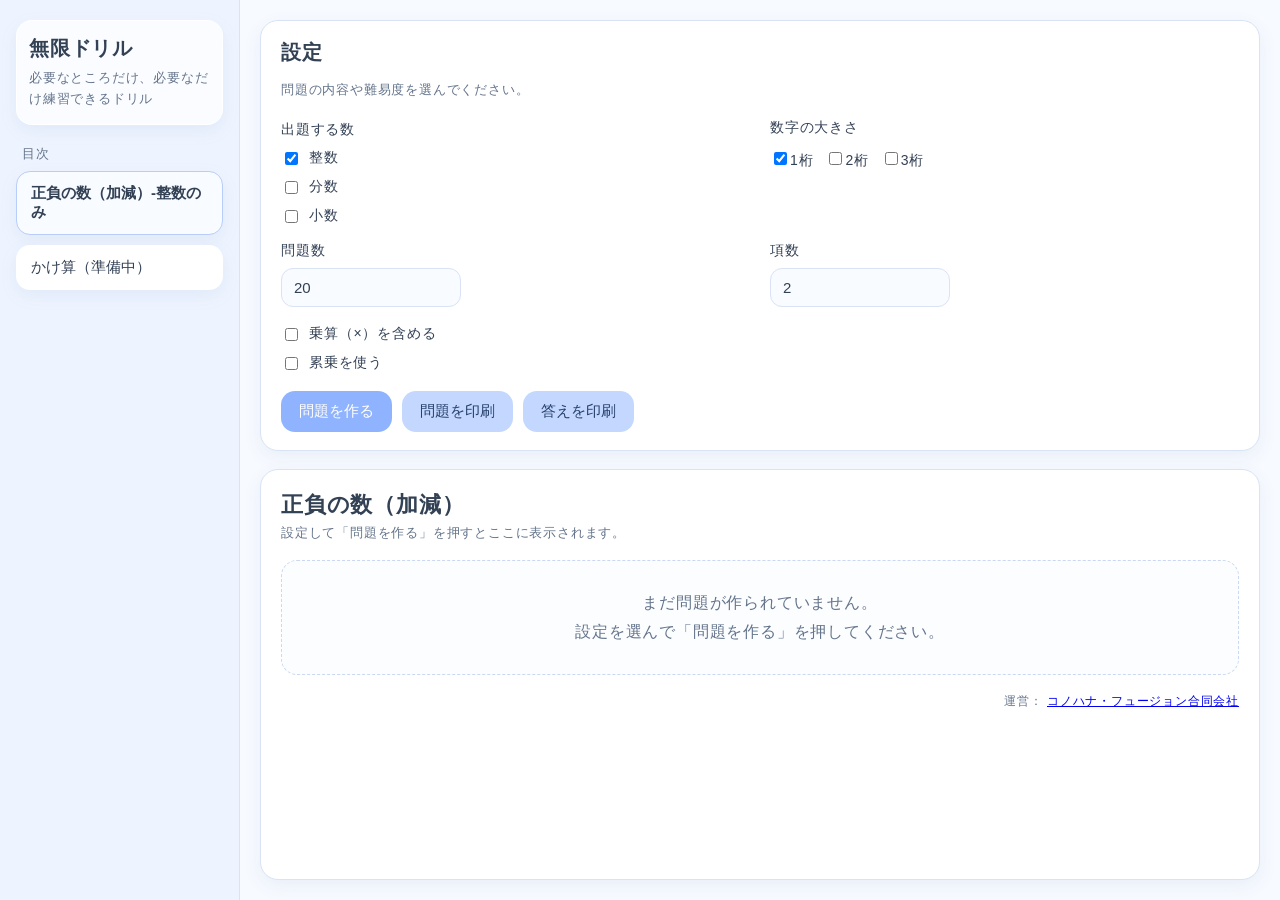
==== fraction.html @ 61204081 "初コミット" ====
<!DOCTYPE html>
<html lang="ja">
<head>
  <meta charset="UTF-8" />
  <meta name="viewport" content="width=device-width, initial-scale=1.0" />
  <title>無限ドリル</title>
  <link rel="stylesheet" href="css/style.css" />
</head>
<body>
  <div class="app">

    <!-- サイドバー -->
    <aside class="sidebar">
      <div class="brand">
        <h1 class="brand-title">無限ドリル</h1>
        <p class="brand-sub">必要なところだけ、必要なだけ練習できるドリル</p>
      </div>

      <div class="menu-title">目次</div>
      <div class="menu-list">
        <button class="menu-button active" data-mode="plusminus">正負の数（加減）-整数のみ</button>
        <button class="menu-button" data-mode="multiply">かけ算（準備中）</button>
      </div>
    </aside>

    <!-- メイン -->
    <main class="content">

      <!-- 設定 -->
      <section class="panel settings-panel">
        <h2 class="panel-title">設定</h2>
        <p class="panel-subtitle">
          問題の内容や難易度を選んでください。
        </p>

        <div class="settings-grid">

          <!-- 数の種類（NEW） -->
          <div class="field checkbox-group">
            <label class="checkbox-label">出題する数</label>

            <label class="checkbox-label">
              <input type="checkbox" name="numberType" value="int" checked />
              整数
            </label>

            <label class="checkbox-label">
              <input type="checkbox" name="numberType" value="fraction" />
              分数
            </label>

            <label class="checkbox-label">
              <input type="checkbox" name="numberType" value="decimal" />
              小数
            </label>
          </div>

          <!-- 桁数 -->
          <div class="field">
            <label>数字の大きさ</label>
            <div class="inline-checkbox-group">
              <label><input type="checkbox" name="digit" value="1" checked />1桁</label>
              <label><input type="checkbox" name="digit" value="2" />2桁</label>
              <label><input type="checkbox" name="digit" value="3" />3桁</label>
            </div>
          </div>

          <!-- 問題数 -->
          <div class="field">
            <label for="problemCount">問題数</label>
            <input id="problemCount" type="number" min="1" max="60" value="20" />
          </div>

          <!-- 項数 -->
          <div class="field">
            <label for="termCount">項数</label>
            <input id="termCount" type="number" min="2" max="6" value="2" />
          </div>

          <!-- 計算オプション -->
          <div class="field checkbox-group">
            <label class="checkbox-label">
              <input id="useMultiply" type="checkbox" />
              乗算（×）を含める
            </label>

            <label class="checkbox-label">
              <input id="usePower" type="checkbox" />
              累乗を使う
            </label>

            <div id="powerOptions" class="power-options">
              <label class="power-label">
                <input type="checkbox" name="power" value="2" checked />
                2乗
              </label>
              <label class="power-label">
                <input type="checkbox" name="power" value="3" />
                3乗
              </label>
              <label class="power-label">
                <input type="checkbox" name="power" value="4" />
                4乗
              </label>
            </div>
          </div>

        </div>

        <!-- ボタン -->
        <div class="actions">
          <button class="action-button" id="generateButton">問題を作る</button>
          <button class="action-button secondary" id="printQuestionButton">問題を印刷</button>
          <button class="action-button secondary" id="printAnswerButton">答えを印刷</button>
        </div>
      </section>

      <!-- 問題表示 -->
      <section class="panel problems-panel">
        <div class="problem-header">
          <div class="problem-title-wrap">
            <h2 class="problem-title" id="sheetTitle">正負の数（加減）</h2>
            <div class="problem-note" id="sheetNote">
              設定して「問題を作る」を押すとここに表示されます。
            </div>
          </div>
        </div>

        <div id="sheet" class="sheet"></div>

        <div id="emptyState" class="empty-state">
          まだ問題が作られていません。<br />
          設定を選んで「問題を作る」を押してください。
        </div>

        <div class="footer-credit">
          運営：
          <a href="https://konohana-fusion.jp/" target="_blank">
            コノハナ・フュージョン合同会社
          </a>
        </div>
      </section>

    </main>
  </div>

  <!-- JS -->
  <script src="js/utils.js"></script>
  <script src="js/generator.js"></script>
  <script src="js/generatorFraction.js"></script>
  <script src="js/printer.js"></script>
  <script src="js/app.js"></script>

</body>
</html>
---- css/style.css ----
:root {
      --bg: #f7faff;
      --panel: #ffffff;
      --menu-bg: #eef4ff;
      --line: #d9e3f5;
      --text: #334155;
      --subtext: #64748b;
      --primary: #8fb3ff;
      --primary-hover: #7aa2f8;
      --soft: #f8fbff;
      --success: #5bb98c;
      --danger: #d97b7b;
      --shadow: 0 6px 18px rgba(80, 110, 170, 0.08);
      --radius: 18px;
    }

    * {
      box-sizing: border-box;
    }

    html,
    body {
      margin: 0;
      padding: 0;
      background: var(--bg);
      color: var(--text);
      font-family: "M PLUS Rounded 1c", "Hiragino Maru Gothic ProN", sans-serif;
      font-weight: 400;
      letter-spacing: 0.05em;
      height: 100%;
    }

    body {
      min-height: 100vh;
    }

    .app {
      display: grid;
      grid-template-columns: 240px 1fr;
      min-height: 100vh;
    }

    .sidebar {
      background: var(--menu-bg);
      border-right: 1px solid var(--line);
      padding: 20px 16px;
    }

    .brand {
      margin-bottom: 20px;
      padding: 14px 12px;
      background: rgba(255, 255, 255, 0.7);
      border: 1px solid rgba(255, 255, 255, 0.9);
      border-radius: 16px;
      box-shadow: var(--shadow);
    }

    .brand-title {
      font-size: 20px;
      font-weight: 700;
      margin: 0 0 6px;
    }

    .brand-sub {
      font-size: 13px;
      color: var(--subtext);
      margin: 0;
      line-height: 1.6;
    }

    .menu-title {
      font-size: 13px;
      color: var(--subtext);
      margin: 20px 6px 8px;
    }

    .menu-list {
      display: grid;
      gap: 10px;
    }

    .menu-button {
      width: 100%;
      border: 1px solid transparent;
      border-radius: 14px;
      background: #fff;
      color: var(--text);
      padding: 12px 14px;
      text-align: left;
      font-size: 15px;
      cursor: pointer;
      box-shadow: var(--shadow);
      transition: 0.2s ease;
    }

    .menu-button:hover {
      background: #fdfefe;
      transform: translateY(-1px);
    }

    .menu-button.active {
      border-color: #b9cdfb;
      background: #f8fbff;
      font-weight: 700;
    }

    .content {
      display: grid;
      grid-template-rows: auto 1fr;
      gap: 18px;
      padding: 20px;
    }

    .panel {
      background: var(--panel);
      border: 1px solid var(--line);
      border-radius: var(--radius);
      box-shadow: var(--shadow);
    }

    .settings-panel {
      padding: 18px 20px;
    }

    .panel-title {
      margin: 0 0 14px;
      font-size: 20px;
      font-weight: 700;
    }

    .panel-subtitle {
      margin: 0 0 18px;
      font-size: 13px;
      color: var(--subtext);
      line-height: 1.6;
    }

    .settings-grid {
      display: grid;
      grid-template-columns: repeat(2, minmax(220px, 1fr));
      gap: 16px 20px;
      align-items: start;
    }

    .inline-checkbox-group {
      display: flex;
      gap: 12px;
      margin-top: 4px;
    }

    .field {
      display: grid;
      gap: 8px;
    }

    .field label,
    .checkbox-label,
    .power-label {
      font-size: 14px;
    }

    .field input[type="number"],
    .field select {
      width: 100%;
      max-width: 180px;
      border: 1px solid var(--line);
      border-radius: 12px;
      background: var(--soft);
      color: var(--text);
      padding: 10px 12px;
      font-size: 15px;
      outline: none;
    }

    .field input[type="number"]:focus,
    .field select:focus {
      border-color: #a8c2ff;
      background: #fff;
    }

    .checkbox-group {
      display: grid;
      gap: 10px;
      padding-top: 2px;
    }

    .checkbox-label {
      display: flex;
      align-items: center;
      gap: 8px;
      color: var(--text);
      cursor: pointer;
      user-select: none;
    }

    .power-options {
      display: none;
      margin-top: 8px;
      padding: 12px;
      border: 1px dashed #c6d5f7;
      border-radius: 14px;
      background: #fbfdff;
      gap: 8px;
    }

    .power-options.visible {
      display: grid;
    }

    .power-label {
      display: flex;
      align-items: center;
      gap: 8px;
      color: var(--text);
      cursor: pointer;
      user-select: none;
    }

    .actions {
      display: flex;
      flex-wrap: wrap;
      gap: 10px;
      margin-top: 18px;
    }

    .action-button {
      border: none;
      border-radius: 14px;
      background: var(--primary);
      color: #fff;
      padding: 11px 18px;
      font-size: 15px;
      cursor: pointer;
      transition: 0.2s ease;
    }

    .action-button:hover {
      background: var(--primary-hover);
      transform: translateY(-1px);
    }

    .action-button.secondary {
      background: #c3d7ff;
      color: #27406b;
    }

    .action-button.secondary:hover {
      background: #b2cbff;
    }

    .problems-panel {
      padding: 20px;
      overflow: auto;
    }

    .problem-header {
      display: flex;
      flex-wrap: wrap;
      align-items: end;
      justify-content: space-between;
      gap: 12px;
      margin-bottom: 18px;
    }

    .problem-title-wrap {
      display: grid;
      gap: 4px;
    }

    .problem-title {
      margin: 0;
      font-size: 22px;
      font-weight: 700;
    }

    .problem-note {
      font-size: 13px;
      color: var(--subtext);
    }

    .sheet {
      display: grid;
      grid-template-columns: repeat(2, minmax(260px, 1fr));
      gap: 16px 28px;
      align-content: start;
    }

    .question-item {
      padding: 12px 14px;
      border: 1px solid #e7eefb;
      border-radius: 14px;
      background: #fcfdff;
      font-size: 22px;
      line-height: 2;
      word-break: break-word;
    }

    .question-number {
      font-weight: 700;
      margin-right: 8px;
      color: #5d78a6;
    }

    .blank {
      display: inline-block;
      min-width: 88px;
      border-bottom: 2px solid #b6c7e8;
      transform: translateY(-2px);
    }

    .empty-state {
      padding: 28px 20px;
      border: 1px dashed #cad8f4;
      border-radius: 16px;
      background: #fbfdff;
      color: var(--subtext);
      line-height: 1.8;
      text-align: center;
    }

    .footer-credit {
      margin-top: 18px;
      font-size: 12px;
      color: var(--subtext);
      text-align: right;
    }    
    
    .fraction {
        display: inline-block;
        text-align: center;
        vertical-align: middle;
        font-size: 1.1em;
      }

      .fraction .num {
        display: block;
        border-bottom: 2px solid #333;
        padding: 0 4px;
      }

      .fraction .den {
        display: block;
        padding: 0 4px;
      }


    @media (max-width: 980px) {
      .app {
        grid-template-columns: 1fr;
      }

      .sidebar {
        border-right: none;
        border-bottom: 1px solid var(--line);
      }

      .content {
        grid-template-rows: auto auto;
      }

      .settings-grid {
        grid-template-columns: 1fr;
      }

      .sheet {
        grid-template-columns: 1fr;
      }
    }

    @media print {
      body {
        background: #fff;
      }

      .app {
        display: block;
      }

      .sidebar,
      .settings-panel,
      .footer-credit {
        display: none !important;
      }

      .content {
        display: block;
        padding: 0;
      }

      .problems-panel {
        border: none;
        box-shadow: none;
        padding: 0;
      }

      .problem-header {
        margin-bottom: 12px;
      }

      .problem-note {
        display: none;
      }

      .sheet {
        grid-template-columns: 1fr 1fr;
        gap: 10px 18px;
      }

      .question-item {
        border: none;
        background: transparent;
        padding: 4px 0;
        border-radius: 0;
        box-shadow: none;
        font-size: 18px;
      }

    }
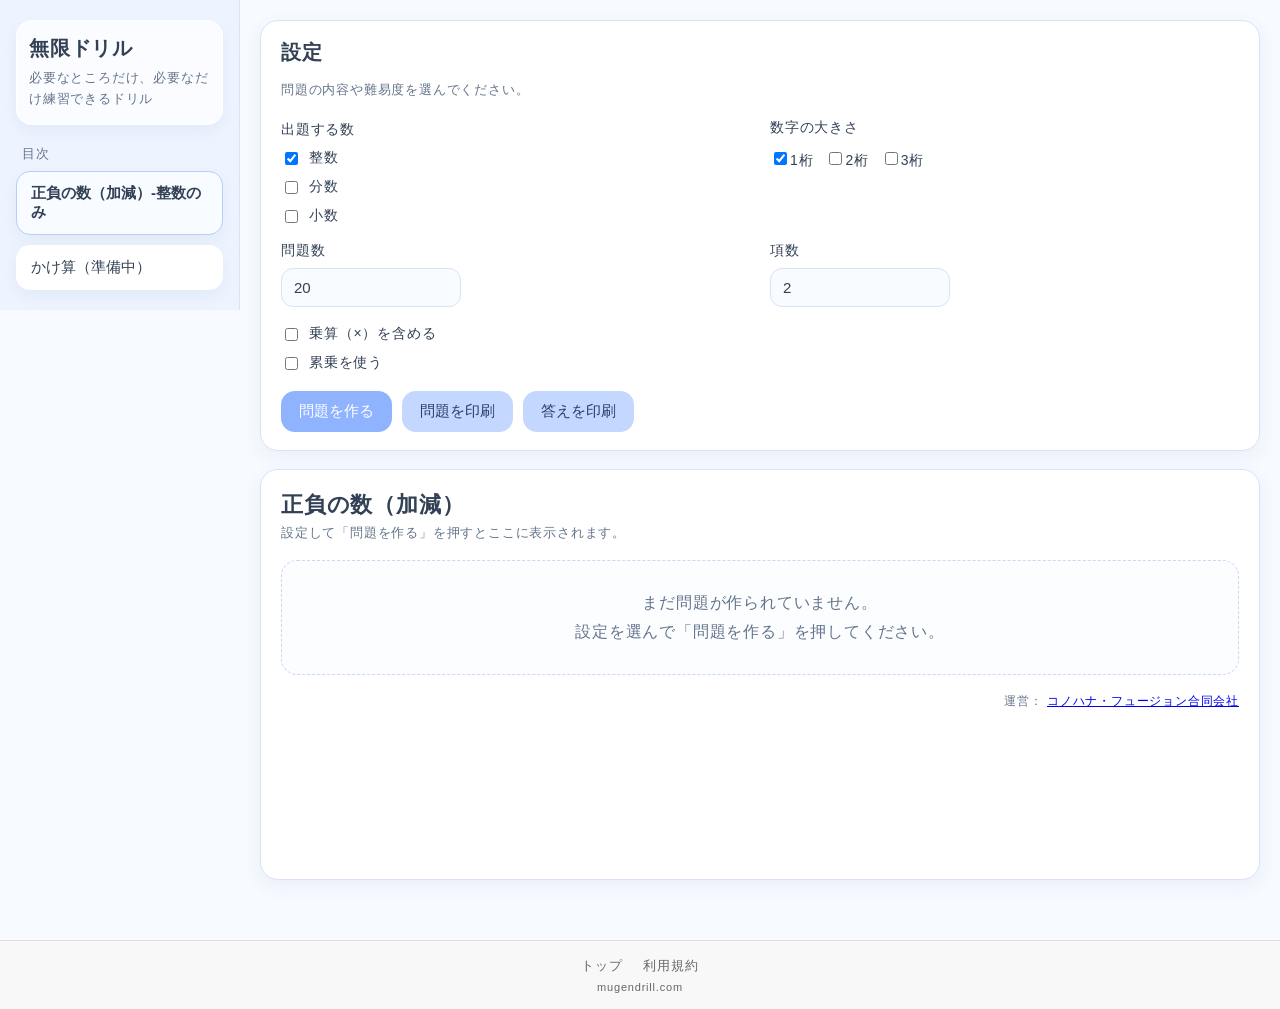
==== commit 12840d23: "仕様規約追加" ====
--- a/fraction.html
+++ b/fraction.html
@@ -1,155 +1,159 @@
-<!DOCTYPE html>
+<!doctype html>
 <html lang="ja">
-<head>
-  <meta charset="UTF-8" />
-  <meta name="viewport" content="width=device-width, initial-scale=1.0" />
-  <title>無限ドリル</title>
-  <link rel="stylesheet" href="css/style.css" />
-</head>
-<body>
-  <div class="app">
+  <head>
+    <meta charset="UTF-8" />
+    <meta name="viewport" content="width=device-width, initial-scale=1.0" />
+    <title>無限ドリル</title>
+    <link rel="stylesheet" href="css/style.css" />
+  </head>
+  <body>
+    <div class="app">
+      <!-- サイドバー -->
+      <div id="sidebar"></div>
 
-    <!-- サイドバー -->
-    <aside class="sidebar">
-      <div class="brand">
-        <h1 class="brand-title">無限ドリル</h1>
-        <p class="brand-sub">必要なところだけ、必要なだけ練習できるドリル</p>
-      </div>
+      <!-- メイン -->
+      <main class="content">
+        <!-- 設定 -->
+        <section class="panel settings-panel">
+          <h2 class="panel-title">設定</h2>
+          <p class="panel-subtitle">問題の内容や難易度を選んでください。</p>
 
-      <div class="menu-title">目次</div>
-      <div class="menu-list">
-        <button class="menu-button active" data-mode="plusminus">正負の数（加減）-整数のみ</button>
-        <button class="menu-button" data-mode="multiply">かけ算（準備中）</button>
-      </div>
-    </aside>
+          <div class="settings-grid">
+            <!-- 数の種類（NEW） -->
+            <div class="field checkbox-group">
+              <label class="checkbox-label">出題する数</label>
 
-    <!-- メイン -->
-    <main class="content">
+              <label class="checkbox-label">
+                <input type="checkbox" name="numberType" value="int" checked />
+                整数
+              </label>
 
-      <!-- 設定 -->
-      <section class="panel settings-panel">
-        <h2 class="panel-title">設定</h2>
-        <p class="panel-subtitle">
-          問題の内容や難易度を選んでください。
-        </p>
+              <label class="checkbox-label">
+                <input type="checkbox" name="numberType" value="fraction" />
+                分数
+              </label>
 
-        <div class="settings-grid">
+              <label class="checkbox-label">
+                <input type="checkbox" name="numberType" value="decimal" />
+                小数
+              </label>
+            </div>
 
-          <!-- 数の種類（NEW） -->
-          <div class="field checkbox-group">
-            <label class="checkbox-label">出題する数</label>
+            <!-- 桁数 -->
+            <div class="field">
+              <label>数字の大きさ</label>
+              <div class="inline-checkbox-group">
+                <label
+                  ><input
+                    type="checkbox"
+                    name="digit"
+                    value="1"
+                    checked
+                  />1桁</label
+                >
+                <label
+                  ><input type="checkbox" name="digit" value="2" />2桁</label
+                >
+                <label
+                  ><input type="checkbox" name="digit" value="3" />3桁</label
+                >
+              </div>
+            </div>
 
-            <label class="checkbox-label">
-              <input type="checkbox" name="numberType" value="int" checked />
-              整数
-            </label>
+            <!-- 問題数 -->
+            <div class="field">
+              <label for="problemCount">問題数</label>
+              <input
+                id="problemCount"
+                type="number"
+                min="1"
+                max="60"
+                value="20"
+              />
+            </div>
 
-            <label class="checkbox-label">
-              <input type="checkbox" name="numberType" value="fraction" />
-              分数
-            </label>
+            <!-- 項数 -->
+            <div class="field">
+              <label for="termCount">項数</label>
+              <input id="termCount" type="number" min="2" max="6" value="2" />
+            </div>
 
-            <label class="checkbox-label">
-              <input type="checkbox" name="numberType" value="decimal" />
-              小数
-            </label>
-          </div>
+            <!-- 計算オプション -->
+            <div class="field checkbox-group">
+              <label class="checkbox-label">
+                <input id="useMultiply" type="checkbox" />
+                乗算（×）を含める
+              </label>
 
-          <!-- 桁数 -->
-          <div class="field">
-            <label>数字の大きさ</label>
-            <div class="inline-checkbox-group">
-              <label><input type="checkbox" name="digit" value="1" checked />1桁</label>
-              <label><input type="checkbox" name="digit" value="2" />2桁</label>
-              <label><input type="checkbox" name="digit" value="3" />3桁</label>
+              <label class="checkbox-label">
+                <input id="usePower" type="checkbox" />
+                累乗を使う
+              </label>
+
+              <div id="powerOptions" class="power-options">
+                <label class="power-label">
+                  <input type="checkbox" name="power" value="2" checked />
+                  2乗
+                </label>
+                <label class="power-label">
+                  <input type="checkbox" name="power" value="3" />
+                  3乗
+                </label>
+                <label class="power-label">
+                  <input type="checkbox" name="power" value="4" />
+                  4乗
+                </label>
+              </div>
             </div>
           </div>
 
-          <!-- 問題数 -->
-          <div class="field">
-            <label for="problemCount">問題数</label>
-            <input id="problemCount" type="number" min="1" max="60" value="20" />
+          <!-- ボタン -->
+          <div class="actions">
+            <button class="action-button" id="generateButton">
+              問題を作る
+            </button>
+            <button class="action-button secondary" id="printQuestionButton">
+              問題を印刷
+            </button>
+            <button class="action-button secondary" id="printAnswerButton">
+              答えを印刷
+            </button>
           </div>
+        </section>
 
-          <!-- 項数 -->
-          <div class="field">
-            <label for="termCount">項数</label>
-            <input id="termCount" type="number" min="2" max="6" value="2" />
-          </div>
-
-          <!-- 計算オプション -->
-          <div class="field checkbox-group">
-            <label class="checkbox-label">
-              <input id="useMultiply" type="checkbox" />
-              乗算（×）を含める
-            </label>
-
-            <label class="checkbox-label">
-              <input id="usePower" type="checkbox" />
-              累乗を使う
-            </label>
-
-            <div id="powerOptions" class="power-options">
-              <label class="power-label">
-                <input type="checkbox" name="power" value="2" checked />
-                2乗
-              </label>
-              <label class="power-label">
-                <input type="checkbox" name="power" value="3" />
-                3乗
-              </label>
-              <label class="power-label">
-                <input type="checkbox" name="power" value="4" />
-                4乗
-              </label>
+        <!-- 問題表示 -->
+        <section class="panel problems-panel">
+          <div class="problem-header">
+            <div class="problem-title-wrap">
+              <h2 class="problem-title" id="sheetTitle">正負の数（加減）</h2>
+              <div class="problem-note" id="sheetNote">
+                設定して「問題を作る」を押すとここに表示されます。
+              </div>
             </div>
           </div>
 
-        </div>
+          <div id="sheet" class="sheet"></div>
 
-        <!-- ボタン -->
-        <div class="actions">
-          <button class="action-button" id="generateButton">問題を作る</button>
-          <button class="action-button secondary" id="printQuestionButton">問題を印刷</button>
-          <button class="action-button secondary" id="printAnswerButton">答えを印刷</button>
-        </div>
-      </section>
+          <div id="emptyState" class="empty-state">
+            まだ問題が作られていません。<br />
+            設定を選んで「問題を作る」を押してください。
+          </div>
 
-      <!-- 問題表示 -->
-      <section class="panel problems-panel">
-        <div class="problem-header">
-          <div class="problem-title-wrap">
-            <h2 class="problem-title" id="sheetTitle">正負の数（加減）</h2>
-            <div class="problem-note" id="sheetNote">
-              設定して「問題を作る」を押すとここに表示されます。
-            </div>
+          <div class="footer-credit">
+            運営：
+            <a href="https://konohana-fusion.jp/" target="_blank">
+              コノハナ・フュージョン合同会社
+            </a>
           </div>
-        </div>
-
-        <div id="sheet" class="sheet"></div>
-
-        <div id="emptyState" class="empty-state">
-          まだ問題が作られていません。<br />
-          設定を選んで「問題を作る」を押してください。
-        </div>
-
-        <div class="footer-credit">
-          運営：
-          <a href="https://konohana-fusion.jp/" target="_blank">
-            コノハナ・フュージョン合同会社
-          </a>
-        </div>
-      </section>
-
-    </main>
-  </div>
-
-  <!-- JS -->
-  <script src="js/utils.js"></script>
-  <script src="js/generator.js"></script>
-  <script src="js/generatorFraction.js"></script>
-  <script src="js/printer.js"></script>
-  <script src="js/app.js"></script>
-
-</body>
-</html>+        </section>
+      </main>
+    </div>
+    <!-- JS -->
+    <script src="js/layout/sidebar.js"></script>
+    <script src="js/layout/footer.js"></script>
+    <script src="js/utils.js"></script>
+    <script src="js/generator.js"></script>
+    <script src="js/printer.js"></script>
+    <script src="js/app.js"></script>
+  </body>
+</html>
--- a/css/style.css
+++ b/css/style.css
@@ -1,419 +1,475 @@
-    :root {
-      --bg: #f7faff;
-      --panel: #ffffff;
-      --menu-bg: #eef4ff;
-      --line: #d9e3f5;
-      --text: #334155;
-      --subtext: #64748b;
-      --primary: #8fb3ff;
-      --primary-hover: #7aa2f8;
-      --soft: #f8fbff;
-      --success: #5bb98c;
-      --danger: #d97b7b;
-      --shadow: 0 6px 18px rgba(80, 110, 170, 0.08);
-      --radius: 18px;
-    }
-
-    * {
-      box-sizing: border-box;
-    }
-
-    html,
-    body {
-      margin: 0;
-      padding: 0;
-      background: var(--bg);
-      color: var(--text);
-      font-family: "M PLUS Rounded 1c", "Hiragino Maru Gothic ProN", sans-serif;
-      font-weight: 400;
-      letter-spacing: 0.05em;
-      height: 100%;
-    }
-
-    body {
-      min-height: 100vh;
-    }
-
-    .app {
-      display: grid;
-      grid-template-columns: 240px 1fr;
-      min-height: 100vh;
-    }
-
-    .sidebar {
-      background: var(--menu-bg);
-      border-right: 1px solid var(--line);
-      padding: 20px 16px;
-    }
-
-    .brand {
-      margin-bottom: 20px;
-      padding: 14px 12px;
-      background: rgba(255, 255, 255, 0.7);
-      border: 1px solid rgba(255, 255, 255, 0.9);
-      border-radius: 16px;
-      box-shadow: var(--shadow);
-    }
-
-    .brand-title {
-      font-size: 20px;
-      font-weight: 700;
-      margin: 0 0 6px;
-    }
-
-    .brand-sub {
-      font-size: 13px;
-      color: var(--subtext);
-      margin: 0;
-      line-height: 1.6;
-    }
-
-    .menu-title {
-      font-size: 13px;
-      color: var(--subtext);
-      margin: 20px 6px 8px;
-    }
-
-    .menu-list {
-      display: grid;
-      gap: 10px;
-    }
-
-    .menu-button {
-      width: 100%;
-      border: 1px solid transparent;
-      border-radius: 14px;
-      background: #fff;
-      color: var(--text);
-      padding: 12px 14px;
-      text-align: left;
-      font-size: 15px;
-      cursor: pointer;
-      box-shadow: var(--shadow);
-      transition: 0.2s ease;
-    }
-
-    .menu-button:hover {
-      background: #fdfefe;
-      transform: translateY(-1px);
-    }
-
-    .menu-button.active {
-      border-color: #b9cdfb;
-      background: #f8fbff;
-      font-weight: 700;
-    }
-
-    .content {
-      display: grid;
-      grid-template-rows: auto 1fr;
-      gap: 18px;
-      padding: 20px;
-    }
-
-    .panel {
-      background: var(--panel);
-      border: 1px solid var(--line);
-      border-radius: var(--radius);
-      box-shadow: var(--shadow);
-    }
-
-    .settings-panel {
-      padding: 18px 20px;
-    }
-
-    .panel-title {
-      margin: 0 0 14px;
-      font-size: 20px;
-      font-weight: 700;
-    }
-
-    .panel-subtitle {
-      margin: 0 0 18px;
-      font-size: 13px;
-      color: var(--subtext);
-      line-height: 1.6;
-    }
-
-    .settings-grid {
-      display: grid;
-      grid-template-columns: repeat(2, minmax(220px, 1fr));
-      gap: 16px 20px;
-      align-items: start;
-    }
-
-    .inline-checkbox-group {
-      display: flex;
-      gap: 12px;
-      margin-top: 4px;
-    }
-
-    .field {
-      display: grid;
-      gap: 8px;
-    }
-
-    .field label,
-    .checkbox-label,
-    .power-label {
-      font-size: 14px;
-    }
-
-    .field input[type="number"],
-    .field select {
-      width: 100%;
-      max-width: 180px;
-      border: 1px solid var(--line);
-      border-radius: 12px;
-      background: var(--soft);
-      color: var(--text);
-      padding: 10px 12px;
-      font-size: 15px;
-      outline: none;
-    }
-
-    .field input[type="number"]:focus,
-    .field select:focus {
-      border-color: #a8c2ff;
-      background: #fff;
-    }
-
-    .checkbox-group {
-      display: grid;
-      gap: 10px;
-      padding-top: 2px;
-    }
-
-    .checkbox-label {
-      display: flex;
-      align-items: center;
-      gap: 8px;
-      color: var(--text);
-      cursor: pointer;
-      user-select: none;
-    }
-
-    .power-options {
-      display: none;
-      margin-top: 8px;
-      padding: 12px;
-      border: 1px dashed #c6d5f7;
-      border-radius: 14px;
-      background: #fbfdff;
-      gap: 8px;
-    }
-
-    .power-options.visible {
-      display: grid;
-    }
-
-    .power-label {
-      display: flex;
-      align-items: center;
-      gap: 8px;
-      color: var(--text);
-      cursor: pointer;
-      user-select: none;
-    }
-
-    .actions {
-      display: flex;
-      flex-wrap: wrap;
-      gap: 10px;
-      margin-top: 18px;
-    }
-
-    .action-button {
-      border: none;
-      border-radius: 14px;
-      background: var(--primary);
-      color: #fff;
-      padding: 11px 18px;
-      font-size: 15px;
-      cursor: pointer;
-      transition: 0.2s ease;
-    }
-
-    .action-button:hover {
-      background: var(--primary-hover);
-      transform: translateY(-1px);
-    }
-
-    .action-button.secondary {
-      background: #c3d7ff;
-      color: #27406b;
-    }
-
-    .action-button.secondary:hover {
-      background: #b2cbff;
-    }
-
-    .problems-panel {
-      padding: 20px;
-      overflow: auto;
-    }
-
-    .problem-header {
-      display: flex;
-      flex-wrap: wrap;
-      align-items: end;
-      justify-content: space-between;
-      gap: 12px;
-      margin-bottom: 18px;
-    }
-
-    .problem-title-wrap {
-      display: grid;
-      gap: 4px;
-    }
-
-    .problem-title {
-      margin: 0;
-      font-size: 22px;
-      font-weight: 700;
-    }
-
-    .problem-note {
-      font-size: 13px;
-      color: var(--subtext);
-    }
-
-    .sheet {
-      display: grid;
-      grid-template-columns: repeat(2, minmax(260px, 1fr));
-      gap: 16px 28px;
-      align-content: start;
-    }
-
-    .question-item {
-      padding: 12px 14px;
-      border: 1px solid #e7eefb;
-      border-radius: 14px;
-      background: #fcfdff;
-      font-size: 22px;
-      line-height: 2;
-      word-break: break-word;
-    }
-
-    .question-number {
-      font-weight: 700;
-      margin-right: 8px;
-      color: #5d78a6;
-    }
-
-    .blank {
-      display: inline-block;
-      min-width: 88px;
-      border-bottom: 2px solid #b6c7e8;
-      transform: translateY(-2px);
-    }
-
-    .empty-state {
-      padding: 28px 20px;
-      border: 1px dashed #cad8f4;
-      border-radius: 16px;
-      background: #fbfdff;
-      color: var(--subtext);
-      line-height: 1.8;
-      text-align: center;
-    }
-
-    .footer-credit {
-      margin-top: 18px;
-      font-size: 12px;
-      color: var(--subtext);
-      text-align: right;
-    }    
-    
-    .fraction {
-        display: inline-block;
-        text-align: center;
-        vertical-align: middle;
-        font-size: 1.1em;
-      }
-
-      .fraction .num {
-        display: block;
-        border-bottom: 2px solid #333;
-        padding: 0 4px;
-      }
-
-      .fraction .den {
-        display: block;
-        padding: 0 4px;
-      }
-
-
-    @media (max-width: 980px) {
-      .app {
-        grid-template-columns: 1fr;
-      }
-
-      .sidebar {
-        border-right: none;
-        border-bottom: 1px solid var(--line);
-      }
-
-      .content {
-        grid-template-rows: auto auto;
-      }
-
-      .settings-grid {
-        grid-template-columns: 1fr;
-      }
-
-      .sheet {
-        grid-template-columns: 1fr;
-      }
-    }
-
-    @media print {
-      body {
-        background: #fff;
-      }
-
-      .app {
-        display: block;
-      }
-
-      .sidebar,
-      .settings-panel,
-      .footer-credit {
-        display: none !important;
-      }
-
-      .content {
-        display: block;
-        padding: 0;
-      }
-
-      .problems-panel {
-        border: none;
-        box-shadow: none;
-        padding: 0;
-      }
-
-      .problem-header {
-        margin-bottom: 12px;
-      }
-
-      .problem-note {
-        display: none;
-      }
-
-      .sheet {
-        grid-template-columns: 1fr 1fr;
-        gap: 10px 18px;
-      }
-
-      .question-item {
-        border: none;
-        background: transparent;
-        padding: 4px 0;
-        border-radius: 0;
-        box-shadow: none;
-        font-size: 18px;
-      }
-
-    }
-  +:root {
+  --bg: #f7faff;
+  --panel: #ffffff;
+  --menu-bg: #eef4ff;
+  --line: #d9e3f5;
+  --text: #334155;
+  --subtext: #64748b;
+  --primary: #8fb3ff;
+  --primary-hover: #7aa2f8;
+  --soft: #f8fbff;
+  --success: #5bb98c;
+  --danger: #d97b7b;
+  --shadow: 0 6px 18px rgba(80, 110, 170, 0.08);
+  --radius: 18px;
+}
+
+* {
+  box-sizing: border-box;
+}
+
+html,
+body {
+  margin: 0;
+  padding: 0;
+  background: var(--bg);
+  color: var(--text);
+  font-family: "M PLUS Rounded 1c", "Hiragino Maru Gothic ProN", sans-serif;
+  font-weight: 400;
+  letter-spacing: 0.05em;
+  height: 100%;
+}
+
+body {
+  min-height: 100vh;
+}
+
+.app {
+  display: grid;
+  grid-template-columns: 240px 1fr;
+  min-height: 100vh;
+}
+
+.sidebar {
+  background: var(--menu-bg);
+  border-right: 1px solid var(--line);
+  padding: 20px 16px;
+}
+
+.brand {
+  margin-bottom: 20px;
+  padding: 14px 12px;
+  background: rgba(255, 255, 255, 0.7);
+  border: 1px solid rgba(255, 255, 255, 0.9);
+  border-radius: 16px;
+  box-shadow: var(--shadow);
+}
+
+.brand-title {
+  font-size: 20px;
+  font-weight: 700;
+  margin: 0 0 6px;
+}
+
+.brand-sub {
+  font-size: 13px;
+  color: var(--subtext);
+  margin: 0;
+  line-height: 1.6;
+}
+
+.menu-title {
+  font-size: 13px;
+  color: var(--subtext);
+  margin: 20px 6px 8px;
+}
+
+.menu-list {
+  display: grid;
+  gap: 10px;
+}
+
+.menu-button {
+  width: 100%;
+  border: 1px solid transparent;
+  border-radius: 14px;
+  background: #fff;
+  color: var(--text);
+  padding: 12px 14px;
+  text-align: left;
+  font-size: 15px;
+  cursor: pointer;
+  box-shadow: var(--shadow);
+  transition: 0.2s ease;
+}
+
+.menu-button:hover {
+  background: #fdfefe;
+  transform: translateY(-1px);
+}
+
+.menu-button.active {
+  border-color: #b9cdfb;
+  background: #f8fbff;
+  font-weight: 700;
+}
+
+.content {
+  display: grid;
+  grid-template-rows: auto 1fr;
+  gap: 18px;
+  padding: 20px;
+}
+
+.panel {
+  background: var(--panel);
+  border: 1px solid var(--line);
+  border-radius: var(--radius);
+  box-shadow: var(--shadow);
+}
+
+.settings-panel {
+  padding: 18px 20px;
+}
+
+.panel-title {
+  margin: 0 0 14px;
+  font-size: 20px;
+  font-weight: 700;
+}
+
+.panel-subtitle {
+  margin: 0 0 18px;
+  font-size: 13px;
+  color: var(--subtext);
+  line-height: 1.6;
+}
+
+.settings-grid {
+  display: grid;
+  grid-template-columns: repeat(2, minmax(220px, 1fr));
+  gap: 16px 20px;
+  align-items: start;
+}
+
+.inline-checkbox-group {
+  display: flex;
+  gap: 12px;
+  margin-top: 4px;
+}
+
+.field {
+  display: grid;
+  gap: 8px;
+}
+
+.field label,
+.checkbox-label,
+.power-label {
+  font-size: 14px;
+}
+
+.field input[type="number"],
+.field select {
+  width: 100%;
+  max-width: 180px;
+  border: 1px solid var(--line);
+  border-radius: 12px;
+  background: var(--soft);
+  color: var(--text);
+  padding: 10px 12px;
+  font-size: 15px;
+  outline: none;
+}
+
+.field input[type="number"]:focus,
+.field select:focus {
+  border-color: #a8c2ff;
+  background: #fff;
+}
+
+.checkbox-group {
+  display: grid;
+  gap: 10px;
+  padding-top: 2px;
+}
+
+.checkbox-label {
+  display: flex;
+  align-items: center;
+  gap: 8px;
+  color: var(--text);
+  cursor: pointer;
+  user-select: none;
+}
+
+.power-options {
+  display: none;
+  margin-top: 8px;
+  padding: 12px;
+  border: 1px dashed #c6d5f7;
+  border-radius: 14px;
+  background: #fbfdff;
+  gap: 8px;
+}
+
+.power-options.visible {
+  display: grid;
+}
+
+.power-label {
+  display: flex;
+  align-items: center;
+  gap: 8px;
+  color: var(--text);
+  cursor: pointer;
+  user-select: none;
+}
+
+.actions {
+  display: flex;
+  flex-wrap: wrap;
+  gap: 10px;
+  margin-top: 18px;
+}
+
+.action-button {
+  border: none;
+  border-radius: 14px;
+  background: var(--primary);
+  color: #fff;
+  padding: 11px 18px;
+  font-size: 15px;
+  cursor: pointer;
+  transition: 0.2s ease;
+}
+
+.action-button:hover {
+  background: var(--primary-hover);
+  transform: translateY(-1px);
+}
+
+.action-button.secondary {
+  background: #c3d7ff;
+  color: #27406b;
+}
+
+.action-button.secondary:hover {
+  background: #b2cbff;
+}
+
+.problems-panel {
+  padding: 20px;
+  overflow: auto;
+}
+
+.problem-header {
+  display: flex;
+  flex-wrap: wrap;
+  align-items: end;
+  justify-content: space-between;
+  gap: 12px;
+  margin-bottom: 18px;
+}
+
+.problem-title-wrap {
+  display: grid;
+  gap: 4px;
+}
+
+.problem-title {
+  margin: 0;
+  font-size: 22px;
+  font-weight: 700;
+}
+
+.problem-note {
+  font-size: 13px;
+  color: var(--subtext);
+}
+
+.sheet {
+  display: grid;
+  grid-template-columns: repeat(2, minmax(260px, 1fr));
+  gap: 16px 28px;
+  align-content: start;
+}
+
+.question-item {
+  padding: 12px 14px;
+  border: 1px solid #e7eefb;
+  border-radius: 14px;
+  background: #fcfdff;
+  font-size: 22px;
+  line-height: 2;
+  word-break: break-word;
+}
+
+.question-number {
+  font-weight: 700;
+  margin-right: 8px;
+  color: #5d78a6;
+}
+
+.blank {
+  display: inline-block;
+  min-width: 88px;
+  border-bottom: 2px solid #b6c7e8;
+  transform: translateY(-2px);
+}
+
+.empty-state {
+  padding: 28px 20px;
+  border: 1px dashed #cad8f4;
+  border-radius: 16px;
+  background: #fbfdff;
+  color: var(--subtext);
+  line-height: 1.8;
+  text-align: center;
+}
+
+.footer-credit {
+  margin-top: 18px;
+  font-size: 12px;
+  color: var(--subtext);
+  text-align: right;
+}
+
+.footer {
+  margin-top: 40px;
+  padding: 16px;
+  background: #f8f8f8;
+  border-top: 1px solid #ddd;
+}
+
+.footer-inner {
+  max-width: 800px;
+  margin: 0 auto;
+  text-align: center;
+  font-size: 13px;
+  color: #666;
+}
+
+.footer-inner a {
+  margin: 0 8px;
+  color: #666;
+  text-decoration: none;
+}
+
+.footer-inner a:hover {
+  text-decoration: underline;
+}
+
+.footer-domain {
+  display: block;
+  margin-top: 6px;
+  font-size: 11px;
+  color: #999;
+}
+
+.fraction {
+  display: inline-block;
+  text-align: center;
+  vertical-align: middle;
+  font-size: 1.1em;
+}
+
+.fraction .num {
+  display: block;
+  border-bottom: 2px solid #333;
+  padding: 0 4px;
+}
+
+.fraction .den {
+  display: block;
+  padding: 0 4px;
+}
+
+.terms-container {
+  max-width: 800px;
+  margin: 40px auto;
+  padding: 24px;
+  background: #fff;
+  border-radius: 12px;
+  box-shadow: 0 4px 16px rgba(0, 0, 0, 0.08);
+}
+
+.terms-title {
+  font-size: 24px;
+  margin-bottom: 16px;
+  text-align: center;
+}
+
+.terms-content {
+  max-height: 70vh;
+  overflow-y: auto;
+  line-height: 1.8;
+  font-size: 14px;
+  padding-right: 8px;
+}
+
+.terms-content p {
+  margin-bottom: 12px;
+}
+
+@media (max-width: 980px) {
+  .app {
+    grid-template-columns: 1fr;
+  }
+
+  .sidebar {
+    border-right: none;
+    border-bottom: 1px solid var(--line);
+  }
+
+  .content {
+    grid-template-rows: auto auto;
+  }
+
+  .settings-grid {
+    grid-template-columns: 1fr;
+  }
+
+  .sheet {
+    grid-template-columns: 1fr;
+  }
+}
+
+@media print {
+  body {
+    background: #fff;
+  }
+
+  .app {
+    display: block;
+  }
+
+  .sidebar,
+  .settings-panel,
+  .footer-credit {
+    display: none !important;
+  }
+
+  .content {
+    display: block;
+    padding: 0;
+  }
+
+  .problems-panel {
+    border: none;
+    box-shadow: none;
+    padding: 0;
+  }
+
+  .problem-header {
+    margin-bottom: 12px;
+  }
+
+  .problem-note {
+    display: none;
+  }
+
+  .sheet {
+    grid-template-columns: 1fr 1fr;
+    gap: 10px 18px;
+  }
+
+  .question-item {
+    border: none;
+    background: transparent;
+    padding: 4px 0;
+    border-radius: 0;
+    box-shadow: none;
+    font-size: 18px;
+  }
+}
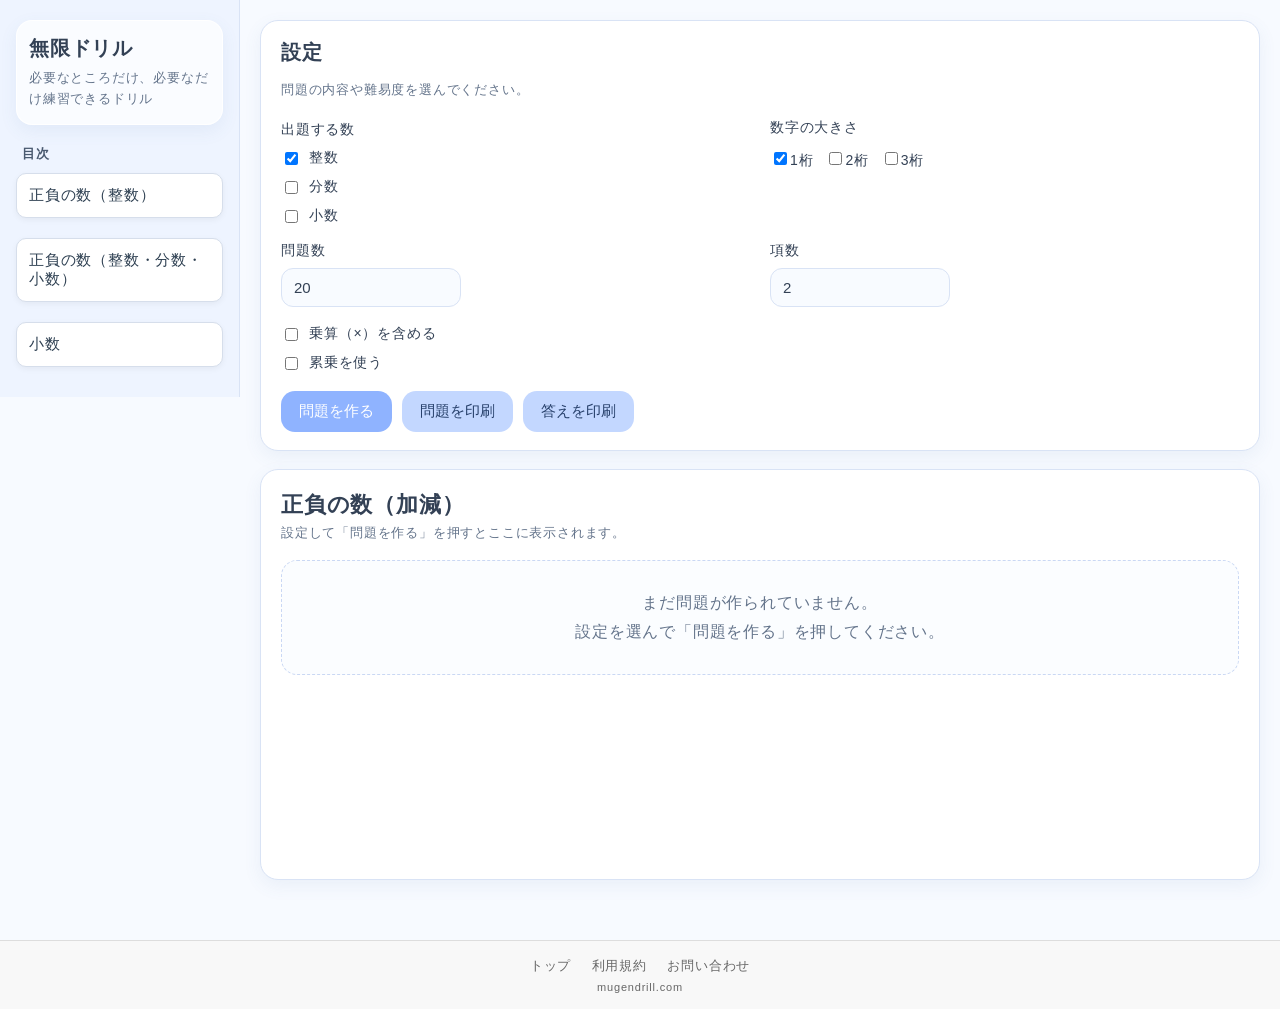
==== commit 847df0e3: "お問い合わせ追加・フッター整理" ====
--- a/fraction.html
+++ b/fraction.html
@@ -10,7 +10,6 @@
     <div class="app">
       <!-- サイドバー -->
       <div id="sidebar"></div>
-
       <!-- メイン -->
       <main class="content">
         <!-- 設定 -->
@@ -138,13 +137,6 @@
             まだ問題が作られていません。<br />
             設定を選んで「問題を作る」を押してください。
           </div>
-
-          <div class="footer-credit">
-            運営：
-            <a href="https://konohana-fusion.jp/" target="_blank">
-              コノハナ・フュージョン合同会社
-            </a>
-          </div>
         </section>
       </main>
     </div>
--- a/css/style.css
+++ b/css/style.css
@@ -1,3 +1,4 @@
+/* css\style.css */
 :root {
   --bg: #f7faff;
   --panel: #ffffff;
@@ -34,6 +35,10 @@
   min-height: 100vh;
 }
 
+.single-page .app {
+  display: block;
+}
+
 .app {
   display: grid;
   grid-template-columns: 240px 1fr;
@@ -333,7 +338,10 @@
 }
 
 .footer-inner {
-  max-width: 800px;
+  max-width: none;
+  width: 100%;
+  padding: 0 20px;
+  max-width: 1200px;
   margin: 0 auto;
   text-align: center;
   font-size: 13px;
@@ -402,6 +410,43 @@
   margin-bottom: 12px;
 }
 
+.menu-button {
+  display: block;
+  padding: 12px;
+  border-radius: 10px;
+  text-decoration: none;
+  color: #2c3e50;
+
+  background: #ffffff; /* ←白にする */
+  border: 1px solid #d6deeb; /* ←薄い枠 */
+  box-shadow: 0 2px 6px rgba(0, 0, 0, 0.05);
+
+  margin-bottom: 10px;
+  transition: all 0.2s ease;
+}
+
+.menu-button:hover {
+  background: #eef4ff;
+  border-color: #a9c4ff;
+  transform: translateY(-1px);
+}
+
+.menu-button:hover {
+  background: #e0e6f0;
+}
+
+.menu-button.active {
+  background: #8fb3ff;
+  color: white;
+  border-color: #8fb3ff;
+}
+
+.menu-title {
+  font-weight: 600;
+  color: #4a5a70;
+  margin-bottom: 10px;
+}
+
 @media (max-width: 980px) {
   .app {
     grid-template-columns: 1fr;
@@ -472,4 +517,17 @@
     box-shadow: none;
     font-size: 18px;
   }
-}
+
+  .footer {
+    display: none;
+  }
+
+  body::after {
+    content: "©無限アプリ - コノハナ・フュージョン合同会社 https://mugendrill.com/";
+    position: fixed;
+    bottom: 10px;
+    right: 10px;
+    font-size: 10px;
+    color: #555;
+  }
+}
